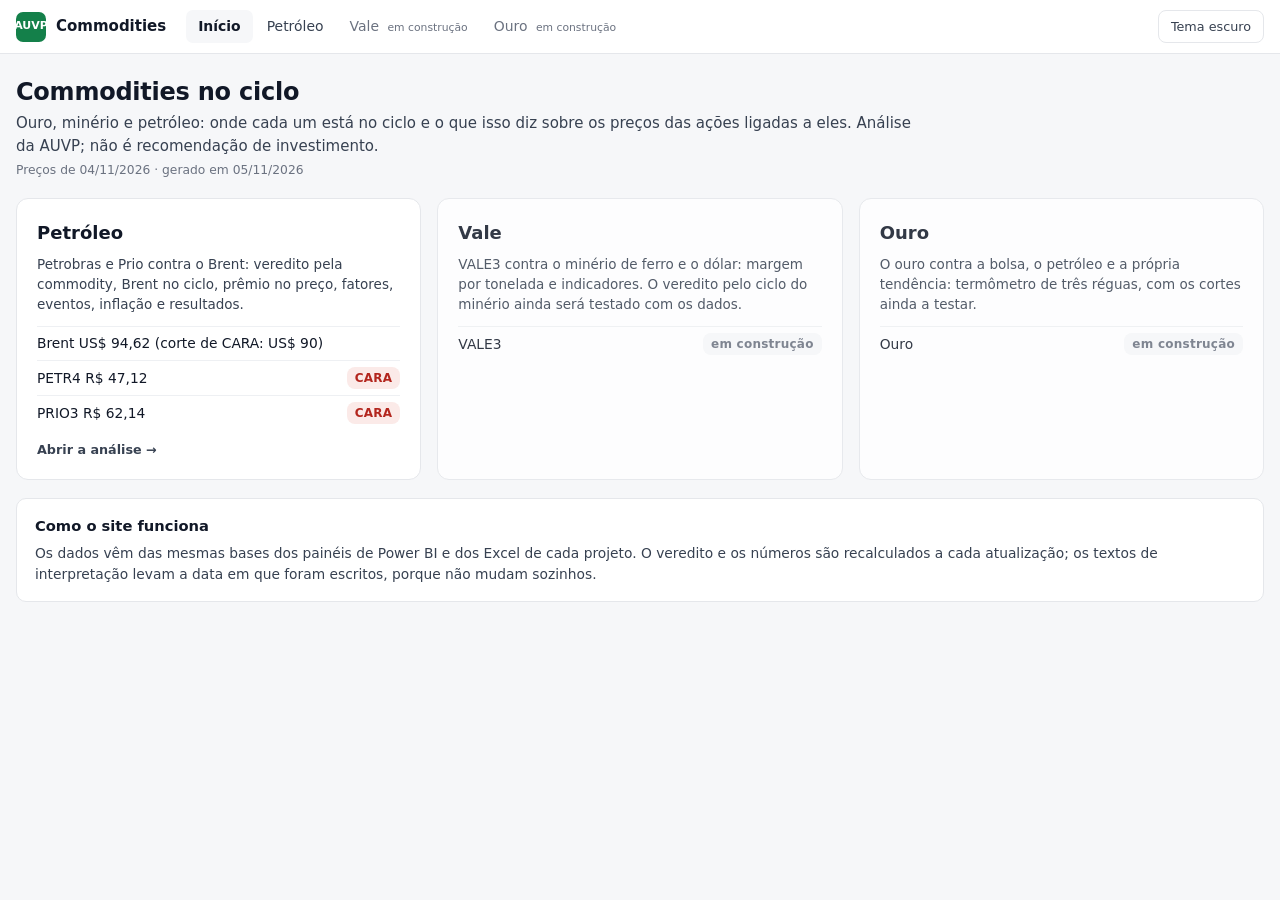
==== index.html @ 32e84d0c "Primeira versao do site: secao do Petroleo" ====
<!DOCTYPE html>
<html lang="pt-BR">
<head>
<meta charset="UTF-8">
<meta name="viewport" content="width=device-width, initial-scale=1">
<meta name="robots" content="noindex, nofollow">
<title>Commodities AUVP</title>
<link rel="stylesheet" href="assets/estilo.css">
</head>
<body>
<header class="site-topo">
  <div class="site-topo-in">
    <a class="site-nome" href="index.html"><span class="site-marca" aria-hidden="true">AUVP</span>Commodities</a>
    <nav class="site-menu" aria-label="Seções do site">
      <a href="index.html" aria-current="page">Início</a>
      <a href="petroleo.html">Petróleo</a>
      <span class="breve">Vale <small>em construção</small></span>
      <span class="breve">Ouro <small>em construção</small></span>
    </nav>
    <button class="botao" id="tema" type="button">Tema escuro</button>
  </div>
</header>
<main class="pagina">
  <div class="cabeca">
    <h1>Commodities no ciclo</h1>
    <p class="sub">Ouro, minério e petróleo: onde cada um está no ciclo e o que isso diz sobre os preços das ações ligadas a eles. Análise da AUVP; não é recomendação de investimento.</p>
    <p class="meta" id="meta"></p>
  </div>
  <div class="projetos">
    <a class="projeto" href="petroleo.html">
      <h2>Petróleo</h2>
      <p>Petrobras e Prio contra o Brent: veredito pela commodity, Brent no ciclo, prêmio no preço, fatores, eventos, inflação e resultados.</p>
      <div class="acoes" id="acoes-petroleo"></div>
      <span class="ir">Abrir a análise →</span>
    </a>
    <div class="projeto breve">
      <h2>Vale</h2>
      <p>VALE3 contra o minério de ferro e o dólar: margem por tonelada e indicadores. O veredito pelo ciclo do minério ainda será testado com os dados.</p>
      <div class="acoes"><div class="acao"><span>VALE3</span><span class="selo selo-BREVE pequeno">em construção</span></div></div>
    </div>
    <div class="projeto breve">
      <h2>Ouro</h2>
      <p>O ouro contra a bolsa, o petróleo e a própria tendência: termômetro de três réguas, com os cortes ainda a testar.</p>
      <div class="acoes"><div class="acao"><span>Ouro</span><span class="selo selo-BREVE pequeno">em construção</span></div></div>
    </div>
  </div>
  <div class="ler">
    <h3>Como o site funciona</h3>
    <p>Os dados vêm das mesmas bases dos painéis de Power BI e dos Excel de cada projeto. O veredito e os números são recalculados a cada atualização; os textos de interpretação levam a data em que foram escritos, porque não mudam sozinhos.</p>
  </div>
</main>
<script src="dados/inicio.js"></script>
<script src="assets/base.js"></script>
<script>
'use strict';
const I = window.INICIO;
document.getElementById('meta').textContent = `Preços de ${I.data_precos} · gerado em ${I.gerado}`;
document.getElementById('acoes-petroleo').append(
  el('div', { class: 'acao' }, el('span', { text: `Brent ${fmtUS(I.hoje.brent)} (corte de CARA: ${fmtUS(I.regra.corte, 0)})` })),
  ...Object.values(I.vereditos).map((v) => el('div', { class: 'acao' }, el('span', { text: `${v.ticker} ${fmtRS(v.preco)}` }), selo(v.ver, true))));
iniciarTema();
</script>
</body>
</html>
---- assets/estilo.css ----
/* Site das commodities (AUVP). Cores por papel; Petrobras, Prio e S1-S4 validadas no validate_palette
   (mesma paleta do dashboard do Petróleo). O fundo branco é o padrão; o tema escuro é opcional. */
:root {
  color-scheme: light;
  --pagina: #F6F7F9; --superficie: #FFFFFF; --borda: #E5E7EB;
  --texto: #111827; --texto-2: #374151; --texto-3: #6B7280;
  --grade: #EEF0F3; --base: #D1D5DB;
  --petrobras: #14804A; --prio: #B08D1E;
  --s1: #2a78d6; --s2: #eb6834; --s3: #1baf7a; --s4: #eda100;
  --brent: #4B5563; --ref: #9CA3AF; --residuo: #B3B9C2;
  --marca: #14804A;
  /* status: reservados para o veredito, sempre com a palavra ao lado */
  --cara: #B3261E; --cara-fundo: #FBEAE8; --neutra: #6B7280; --neutra-fundo: #F0F1F3; --barata: #14804A; --barata-fundo: #E5F4EC;
  --zona-barata: #BFE5D0; --zona-media: #E5E7EB; --zona-neutra: #F6E7B8; --zona-cara: #F4C7C3;
}
:root[data-theme="dark"] {
  color-scheme: dark;
  --pagina: #0d0d0d; --superficie: #1a1a19; --borda: rgba(255,255,255,0.10);
  --texto: #f0efec; --texto-2: #c3c2b7; --texto-3: #898781;
  --grade: #2c2c2a; --base: #383835;
  --s1: #3987e5; --s2: #d95926; --s3: #199e70; --s4: #c98500;
  --brent: #c3c2b7; --ref: #6f6e69; --residuo: #55554f;
  --cara: #F2B8B5; --cara-fundo: #3a1f1d; --neutra: #c3c2b7; --neutra-fundo: #2c2c2a; --barata: #7fd1a3; --barata-fundo: #16301f;
  --zona-barata: #1d4a31; --zona-media: #383835; --zona-neutra: #54461a; --zona-cara: #5c2a26;
}
* { box-sizing: border-box; margin: 0; padding: 0; }
html { font-size: 15px; }
body { font-family: system-ui, -apple-system, "Segoe UI", sans-serif; background: var(--pagina); color: var(--texto); line-height: 1.5; }
a { color: inherit; }
button:focus-visible, select:focus-visible, a:focus-visible { outline: 2px solid var(--s1); outline-offset: 2px; }

/* navegação do site */
.site-topo { background: var(--superficie); border-bottom: 1px solid var(--borda); position: sticky; top: 0; z-index: 20; }
.site-topo-in { max-width: 1400px; margin: 0 auto; padding: 10px 16px; display: flex; align-items: center; gap: 20px; flex-wrap: wrap; }
.site-nome { font-weight: 700; text-decoration: none; display: flex; align-items: center; gap: 10px; white-space: nowrap; }
.site-marca { width: 30px; height: 30px; border-radius: 7px; background: var(--marca); color: #fff; font-size: 11px; font-weight: 700; display: flex; align-items: center; justify-content: center; }
.site-menu { display: flex; gap: 2px; flex: 1; flex-wrap: wrap; }
.site-menu a, .site-menu span { padding: 6px 12px; border-radius: 7px; text-decoration: none; color: var(--texto-2); font-size: 0.93rem; }
.site-menu a:hover { background: var(--pagina); color: var(--texto); }
.site-menu a[aria-current="page"] { background: var(--pagina); color: var(--texto); font-weight: 600; }
.site-menu .breve { color: var(--texto-3); }
.site-menu .breve small { font-size: 0.72rem; margin-left: 4px; }
.botao { font: inherit; font-size: 0.85rem; padding: 6px 12px; border: 1px solid var(--borda); border-radius: 8px; background: var(--superficie); color: var(--texto-2); cursor: pointer; }
.botao:hover { color: var(--texto); }

.pagina { max-width: 1400px; margin: 0 auto; padding: 20px 16px 40px; }
.cabeca { margin-bottom: 8px; }
h1 { font-size: 1.6rem; font-weight: 650; letter-spacing: -0.01em; }
.sub { color: var(--texto-2); margin-top: 2px; max-width: 900px; }
.meta { color: var(--texto-3); font-size: 0.82rem; margin-top: 4px; }

.abas { display: flex; gap: 2px; border-bottom: 1px solid var(--borda); margin: 14px 0 18px; overflow-x: auto; }
.abas button { font: inherit; padding: 10px 14px; border: 0; background: none; color: var(--texto-3); cursor: pointer; border-bottom: 2px solid transparent; white-space: nowrap; }
.abas button:hover { color: var(--texto); }
.abas button[aria-selected="true"] { color: var(--texto); border-bottom-color: var(--texto); font-weight: 600; }
.aviso { background: var(--superficie); border: 1px solid var(--borda); border-left: 4px solid var(--s4); border-radius: 8px; padding: 10px 14px; margin-bottom: 16px; color: var(--texto-2); font-size: 0.88rem; }

/* filtros */
.filtros { display: flex; gap: 16px; align-items: flex-end; flex-wrap: wrap; margin: 0 0 16px; }
.filtro { display: flex; flex-direction: column; gap: 4px; font-size: 0.8rem; color: var(--texto-3); }
.filtro select { font: inherit; font-size: 0.9rem; padding: 7px 10px; border: 1px solid var(--borda); border-radius: 8px; background: var(--superficie); color: var(--texto); min-width: 200px; }
.segmento { display: inline-flex; flex-wrap: wrap; max-width: 100%; border: 1px solid var(--borda); border-radius: 8px; overflow: hidden; }
.segmento button { font: inherit; padding: 7px 16px; border: 0; background: var(--superficie); color: var(--texto-2); cursor: pointer; }
.segmento button + button { border-left: 1px solid var(--borda); }
.segmento button[aria-pressed="true"] { background: var(--texto); color: var(--superficie); font-weight: 600; }

/* números */
.grade-tiles { display: grid; grid-template-columns: repeat(auto-fit, minmax(175px, 1fr)); gap: 12px; margin-bottom: 16px; }
.tile { background: var(--superficie); border: 1px solid var(--borda); border-radius: 10px; padding: 14px 16px; min-width: 0; }
.tile-rot { font-size: 0.8rem; color: var(--texto-3); }
.tile-val { font-size: 1.55rem; font-weight: 600; margin-top: 2px; }
.tile-val.pequeno { font-size: 1.1rem; }
.tile-nota { font-size: 0.82rem; color: var(--texto-2); margin-top: 4px; }

/* veredito */
.vereditos { display: grid; grid-template-columns: repeat(auto-fit, minmax(300px, 1fr)); gap: 16px; margin-bottom: 16px; }
.veredito { background: var(--superficie); border: 1px solid var(--borda); border-radius: 10px; padding: 18px 20px; }
.veredito-topo { display: flex; justify-content: space-between; align-items: center; gap: 12px; flex-wrap: wrap; }
.veredito-nome { font-size: 1rem; font-weight: 600; display: flex; align-items: center; gap: 8px; }
.ponto { width: 10px; height: 10px; border-radius: 50%; display: inline-block; flex: none; }
.selo { font-weight: 700; font-size: 1.5rem; padding: 2px 14px; border-radius: 8px; letter-spacing: 0.02em; }
.selo.pequeno { font-size: 0.8rem; padding: 2px 8px; }
.selo-CARA { color: var(--cara); background: var(--cara-fundo); }
.selo-NEUTRA { color: var(--neutra); background: var(--neutra-fundo); }
.selo-BARATA { color: var(--barata); background: var(--barata-fundo); }
.selo-BREVE { color: var(--texto-3); background: var(--pagina); }
.veredito-preco { font-size: 2.2rem; font-weight: 600; margin-top: 8px; line-height: 1.15; }
.veredito ul { list-style: none; margin-top: 10px; font-size: 0.88rem; color: var(--texto-2); }
.veredito li { padding: 5px 0; border-top: 1px solid var(--grade); display: flex; justify-content: space-between; gap: 12px; }
.veredito li strong { font-weight: 600; color: var(--texto); white-space: nowrap; }

/* régua do Brent */
.regua { position: relative; margin: 34px 4px 36px; height: 26px; border-radius: 6px; display: flex; gap: 2px; }
.regua-zona { height: 100%; display: flex; align-items: center; justify-content: center; font-size: 0.74rem; font-weight: 600; color: var(--texto); overflow: hidden; white-space: nowrap; }
.regua-zona:first-child { border-radius: 6px 0 0 6px; }
.regua-zona:last-of-type { border-radius: 0 6px 6px 0; }
.regua-marca { position: absolute; top: -6px; bottom: -6px; width: 2px; background: var(--texto); }
.regua-marca.sec { background: var(--texto-3); }
.regua-marca span { position: absolute; left: 50%; transform: translateX(-50%); white-space: nowrap; font-size: 0.76rem; font-weight: 600; color: var(--texto); }
.regua-marca.cima span { bottom: 100%; margin-bottom: 2px; }
.regua-marca.baixo span { top: 100%; margin-top: 2px; font-weight: 400; color: var(--texto-2); }
.regua-corte { position: absolute; top: 100%; transform: translateX(-50%); font-size: 0.72rem; color: var(--texto-3); margin-top: 6px; white-space: nowrap; font-variant-numeric: tabular-nums; }

/* cartões */
.linha { display: grid; grid-template-columns: repeat(auto-fit, minmax(340px, 1fr)); gap: 16px; margin-bottom: 16px; }
.linha.dupla { grid-template-columns: repeat(auto-fit, minmax(460px, 1fr)); }
.cartao { background: var(--superficie); border: 1px solid var(--borda); border-radius: 10px; padding: 16px; min-width: 0; margin-bottom: 0; }
.cartao.solto { margin-bottom: 16px; }
.cartao-topo { display: flex; justify-content: space-between; gap: 12px; align-items: flex-start; margin-bottom: 10px; }
.cartao h3 { font-size: 0.98rem; font-weight: 600; }
.cartao-sub { font-size: 0.8rem; color: var(--texto-3); margin-top: 2px; }
.botao-tabela { font: inherit; font-size: 0.75rem; padding: 4px 8px; border: 1px solid var(--borda); border-radius: 6px; background: none; color: var(--texto-3); cursor: pointer; white-space: nowrap; }
.botao-tabela:hover { color: var(--texto); }
.area { position: relative; }
.gemea { margin-top: 10px; }
.tt { position: absolute; pointer-events: none; background: var(--superficie); border: 1px solid var(--borda); border-radius: 8px; padding: 8px 10px; box-shadow: 0 4px 14px rgba(0, 0, 0, 0.12); font-size: 0.8rem; min-width: 150px; opacity: 0; z-index: 5; }
.tt-titulo { color: var(--texto-3); margin-bottom: 4px; }
.tt-linha { display: flex; align-items: center; gap: 8px; white-space: nowrap; line-height: 1.6; }
.tt-chave { display: inline-block; width: 12px; height: 3px; border-radius: 2px; flex: none; }
.tt-linha strong { color: var(--texto); font-variant-numeric: tabular-nums; font-weight: 600; }
.tt-nome { color: var(--texto-2); }

/* tabelas */
.rolagem { overflow: auto; max-height: 360px; }
.rolagem.alta { max-height: 560px; }
.rolagem.livre { max-height: none; }
.tabela { width: 100%; border-collapse: collapse; font-size: 0.82rem; }
.tabela thead th { position: sticky; top: 0; background: var(--superficie); text-align: left; font-weight: 600; color: var(--texto-3); border-bottom: 1px solid var(--base); padding: 0; z-index: 1; }
.tabela .ord { display: block; font: inherit; width: 100%; text-align: inherit; padding: 8px 10px; border: 0; background: none; color: inherit; }
.tabela button.ord { cursor: pointer; }
.tabela button.ord:hover { color: var(--texto); }
.tabela th.num, .tabela td.num { text-align: right; }
.tabela td { padding: 7px 10px; border-bottom: 1px solid var(--grade); color: var(--texto-2); vertical-align: top; }
.tabela td.num { font-variant-numeric: tabular-nums; white-space: nowrap; }
.tabela tbody tr:hover td { background: var(--pagina); }
.tabela tr.destaque td { background: var(--pagina); color: var(--texto); font-weight: 600; }
.chave-valor th { text-align: left; font-weight: 400; color: var(--texto-3); padding: 8px 10px 8px 0; border-bottom: 1px solid var(--grade); vertical-align: top; width: 52%; }
.chave-valor td { color: var(--texto); }

/* texto de análise */
.ler { background: var(--superficie); border: 1px solid var(--borda); border-radius: 10px; padding: 16px 18px; font-size: 0.92rem; color: var(--texto-2); min-width: 0; }
.ler.solto { margin-bottom: 16px; }
.ler h3 { font-size: 0.98rem; color: var(--texto); margin-bottom: 6px; }
.ler p + p, .ler ul + p, .ler p + ul, .ler ul + ul { margin-top: 8px; }
.ler ul { padding-left: 18px; }
.ler li + li { margin-top: 5px; }
.ler .data-escrita { font-size: 0.78rem; color: var(--texto-3); margin-top: 10px; }
.secao { font-size: 1.1rem; font-weight: 600; margin: 22px 0 12px; }
.secao:first-child { margin-top: 0; }
.metodo { display: grid; grid-template-columns: repeat(auto-fit, minmax(380px, 1fr)); gap: 16px; }
.rodape { max-width: 1400px; margin: 0 auto; padding: 0 16px 32px; font-size: 0.78rem; color: var(--texto-3); }

/* página inicial */
.projetos { display: grid; grid-template-columns: repeat(auto-fit, minmax(320px, 1fr)); gap: 16px; margin: 18px 0; }
.projeto { background: var(--superficie); border: 1px solid var(--borda); border-radius: 12px; padding: 20px; text-decoration: none; display: flex; flex-direction: column; gap: 8px; }
a.projeto:hover { border-color: var(--texto-3); }
.projeto h2 { font-size: 1.2rem; font-weight: 650; }
.projeto p { font-size: 0.9rem; color: var(--texto-2); }
.projeto .acoes { margin-top: 4px; display: grid; gap: 6px; }
.projeto .acao { display: flex; justify-content: space-between; align-items: center; gap: 8px; font-size: 0.92rem; padding-top: 6px; border-top: 1px solid var(--grade); }
.projeto .ir { margin-top: auto; padding-top: 8px; font-size: 0.85rem; font-weight: 600; color: var(--texto-2); }
.projeto.breve { opacity: 0.85; }

@media (max-width: 768px) {
  .linha, .linha.dupla, .metodo { grid-template-columns: 1fr; }
  .filtro select { min-width: 0; width: 100%; }
  .veredito-preco { font-size: 1.8rem; }
  .site-topo { position: static; }
  .regua-corte { display: none; }
  .regua-zona { font-size: 0.66rem; }
}
@media print {
  body { background: #fff; }
  .site-topo, .abas, .botao, .botao-tabela, .filtros { display: none !important; }
  .cartao, .tile, .ler, .veredito { break-inside: avoid; }
}
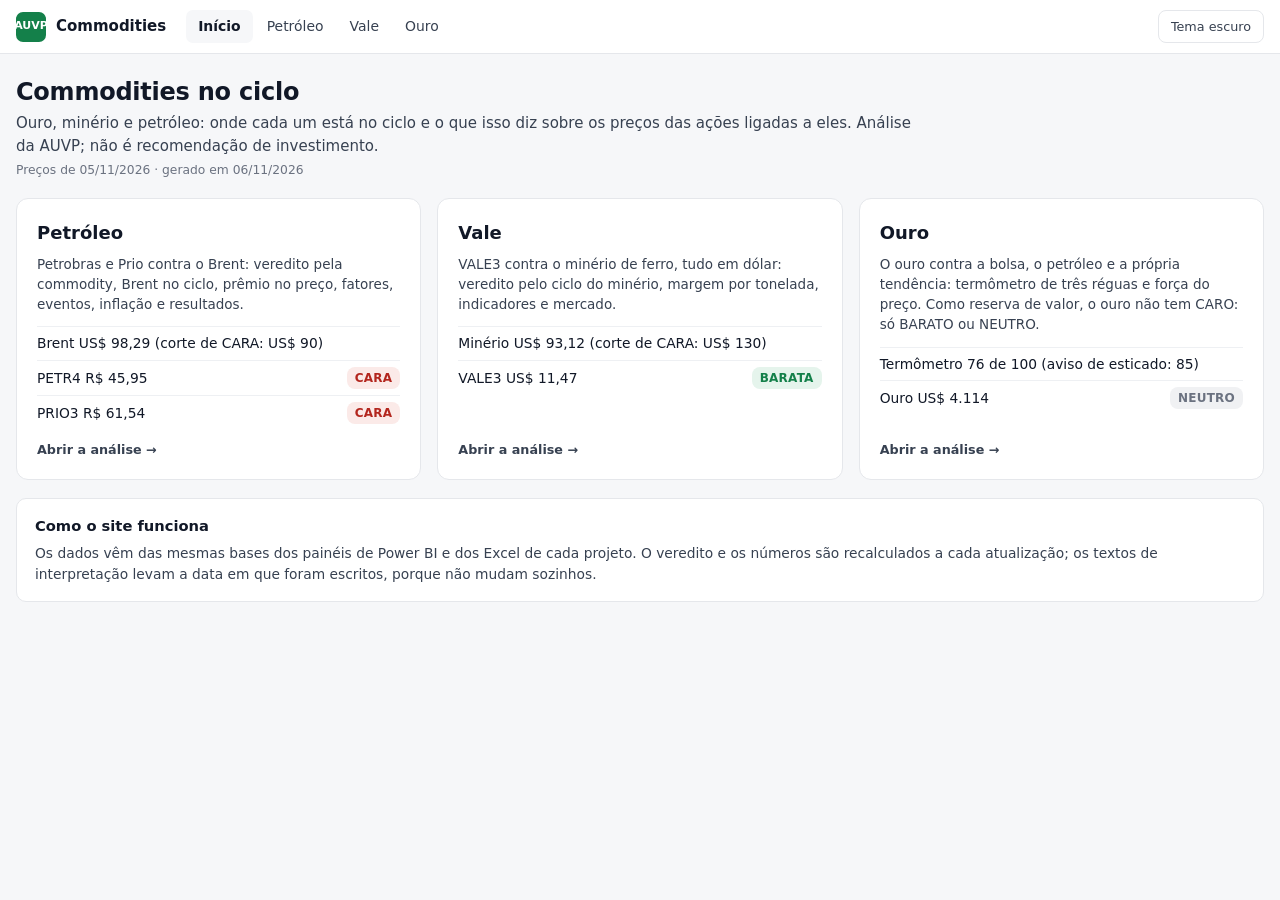
==== commit d55d100b: "Atualiza o site em 06/11/2026 09:54" ====
--- a/index.html
+++ b/index.html
@@ -14,8 +14,8 @@
     <nav class="site-menu" aria-label="Seções do site">
       <a href="index.html" aria-current="page">Início</a>
       <a href="petroleo.html">Petróleo</a>
-      <span class="breve">Vale <small>em construção</small></span>
-      <span class="breve">Ouro <small>em construção</small></span>
+      <a href="vale.html">Vale</a>
+      <a href="ouro.html">Ouro</a>
     </nav>
     <button class="botao" id="tema" type="button">Tema escuro</button>
   </div>
@@ -33,16 +33,18 @@
       <div class="acoes" id="acoes-petroleo"></div>
       <span class="ir">Abrir a análise →</span>
     </a>
-    <div class="projeto breve">
+    <a class="projeto" href="vale.html">
       <h2>Vale</h2>
-      <p>VALE3 contra o minério de ferro e o dólar: margem por tonelada e indicadores. O veredito pelo ciclo do minério ainda será testado com os dados.</p>
-      <div class="acoes"><div class="acao"><span>VALE3</span><span class="selo selo-BREVE pequeno">em construção</span></div></div>
-    </div>
-    <div class="projeto breve">
+      <p>VALE3 contra o minério de ferro, tudo em dólar: veredito pelo ciclo do minério, margem por tonelada, indicadores e mercado.</p>
+      <div class="acoes" id="acoes-vale"></div>
+      <span class="ir">Abrir a análise →</span>
+    </a>
+    <a class="projeto" href="ouro.html">
       <h2>Ouro</h2>
-      <p>O ouro contra a bolsa, o petróleo e a própria tendência: termômetro de três réguas, com os cortes ainda a testar.</p>
-      <div class="acoes"><div class="acao"><span>Ouro</span><span class="selo selo-BREVE pequeno">em construção</span></div></div>
-    </div>
+      <p>O ouro contra a bolsa, o petróleo e a própria tendência: termômetro de três réguas e força do preço. Como reserva de valor, o ouro não tem CARO: só BARATO ou NEUTRO.</p>
+      <div class="acoes" id="acoes-ouro"></div>
+      <span class="ir">Abrir a análise →</span>
+    </a>
   </div>
   <div class="ler">
     <h3>Como o site funciona</h3>
@@ -50,6 +52,8 @@
   </div>
 </main>
 <script src="dados/inicio.js"></script>
+<script src="dados/inicio_vale.js"></script>
+<script src="dados/inicio_ouro.js"></script>
 <script src="assets/base.js"></script>
 <script>
 'use strict';
@@ -58,6 +62,14 @@
 document.getElementById('acoes-petroleo').append(
   el('div', { class: 'acao' }, el('span', { text: `Brent ${fmtUS(I.hoje.brent)} (corte de CARA: ${fmtUS(I.regra.corte, 0)})` })),
   ...Object.values(I.vereditos).map((v) => el('div', { class: 'acao' }, el('span', { text: `${v.ticker} ${fmtRS(v.preco)}` }), selo(v.ver, true))));
+const IV = window.INICIO_VALE, IO = window.INICIO_OURO;   // resumos gravados a cada atualização da Vale e do Ouro
+if (IV) document.getElementById('acoes-vale').append(
+  el('div', { class: 'acao' }, el('span', { text: `Minério ${fmtUS(IV.minerio)} (corte de CARA: ${fmtUS(IV.corte, 0)})` })),
+  el('div', { class: 'acao' }, el('span', { text: `VALE3 ${fmtUS(IV.preco)}` }), selo(IV.ver, true)));
+if (IO) document.getElementById('acoes-ouro').append(
+  el('div', { class: 'acao' }, el('span', { text: `Termômetro ${fmtN(IO.termo, 0)} de 100 (aviso de esticado: ${fmtN(IO.aviso, 0)})` })),
+  el('div', { class: 'acao' }, el('span', { text: `Ouro ${fmtUS(IO.ouro, 0)}${IO.esticado ? ', esticado' : ''}` }),
+    el('span', { class: 'selo pequeno selo-' + ({ NEUTRO: 'NEUTRA', BARATO: 'BARATA' }[IO.ver] || 'BREVE'), text: IO.ver })));
 iniciarTema();
 </script>
 </body>
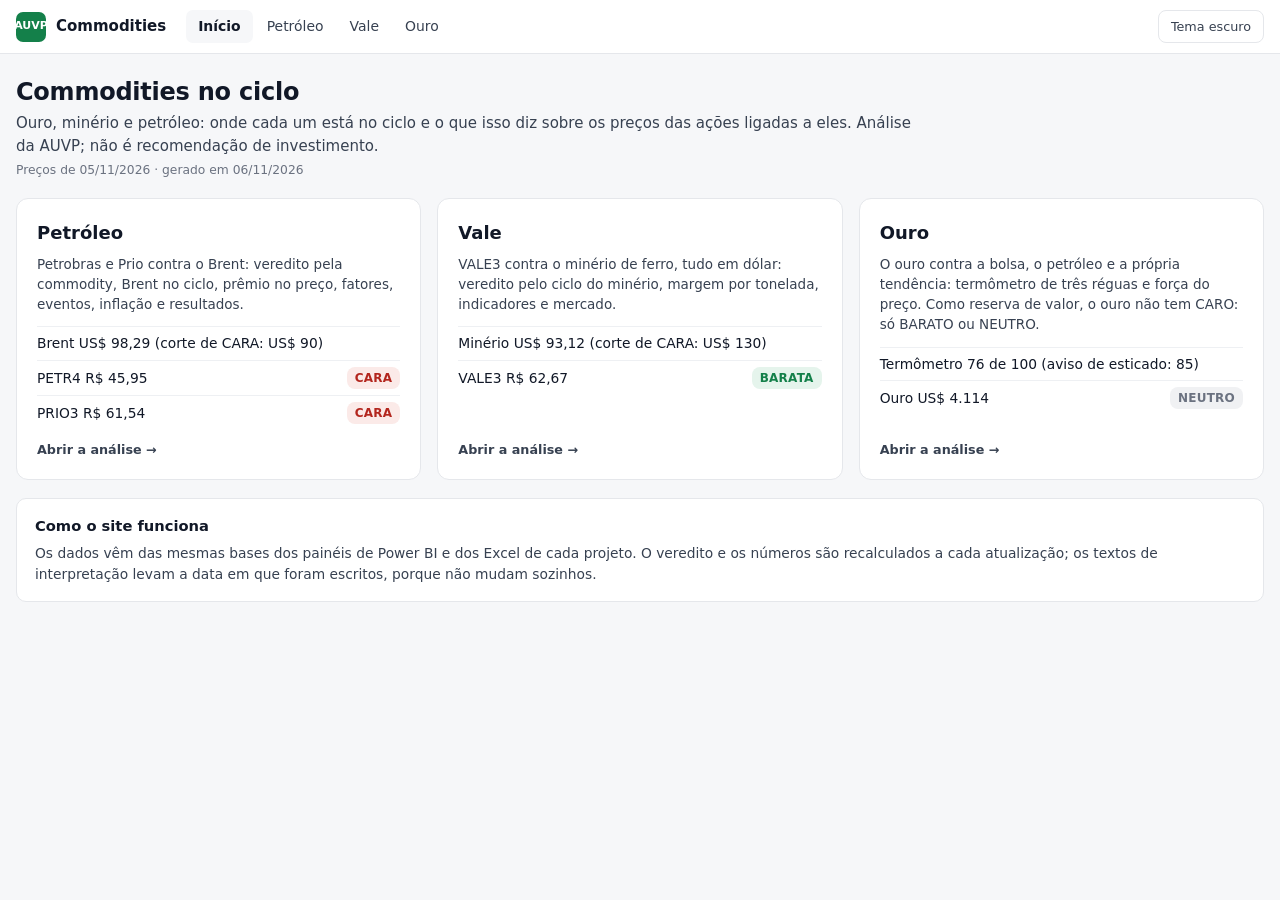
==== commit 89708c05: "Atualiza o site em 06/11/2026 11:23" ====
--- a/index.html
+++ b/index.html
@@ -1,76 +1,76 @@
-<!DOCTYPE html>
-<html lang="pt-BR">
-<head>
-<meta charset="UTF-8">
-<meta name="viewport" content="width=device-width, initial-scale=1">
-<meta name="robots" content="noindex, nofollow">
-<title>Commodities AUVP</title>
-<link rel="stylesheet" href="assets/estilo.css">
-</head>
-<body>
-<header class="site-topo">
-  <div class="site-topo-in">
-    <a class="site-nome" href="index.html"><span class="site-marca" aria-hidden="true">AUVP</span>Commodities</a>
-    <nav class="site-menu" aria-label="Seções do site">
-      <a href="index.html" aria-current="page">Início</a>
-      <a href="petroleo.html">Petróleo</a>
-      <a href="vale.html">Vale</a>
-      <a href="ouro.html">Ouro</a>
-    </nav>
-    <button class="botao" id="tema" type="button">Tema escuro</button>
-  </div>
-</header>
-<main class="pagina">
-  <div class="cabeca">
-    <h1>Commodities no ciclo</h1>
-    <p class="sub">Ouro, minério e petróleo: onde cada um está no ciclo e o que isso diz sobre os preços das ações ligadas a eles. Análise da AUVP; não é recomendação de investimento.</p>
-    <p class="meta" id="meta"></p>
-  </div>
-  <div class="projetos">
-    <a class="projeto" href="petroleo.html">
-      <h2>Petróleo</h2>
-      <p>Petrobras e Prio contra o Brent: veredito pela commodity, Brent no ciclo, prêmio no preço, fatores, eventos, inflação e resultados.</p>
-      <div class="acoes" id="acoes-petroleo"></div>
-      <span class="ir">Abrir a análise →</span>
-    </a>
-    <a class="projeto" href="vale.html">
-      <h2>Vale</h2>
-      <p>VALE3 contra o minério de ferro, tudo em dólar: veredito pelo ciclo do minério, margem por tonelada, indicadores e mercado.</p>
-      <div class="acoes" id="acoes-vale"></div>
-      <span class="ir">Abrir a análise →</span>
-    </a>
-    <a class="projeto" href="ouro.html">
-      <h2>Ouro</h2>
-      <p>O ouro contra a bolsa, o petróleo e a própria tendência: termômetro de três réguas e força do preço. Como reserva de valor, o ouro não tem CARO: só BARATO ou NEUTRO.</p>
-      <div class="acoes" id="acoes-ouro"></div>
-      <span class="ir">Abrir a análise →</span>
-    </a>
-  </div>
-  <div class="ler">
-    <h3>Como o site funciona</h3>
-    <p>Os dados vêm das mesmas bases dos painéis de Power BI e dos Excel de cada projeto. O veredito e os números são recalculados a cada atualização; os textos de interpretação levam a data em que foram escritos, porque não mudam sozinhos.</p>
-  </div>
-</main>
-<script src="dados/inicio.js"></script>
-<script src="dados/inicio_vale.js"></script>
-<script src="dados/inicio_ouro.js"></script>
-<script src="assets/base.js"></script>
-<script>
-'use strict';
-const I = window.INICIO;
-document.getElementById('meta').textContent = `Preços de ${I.data_precos} · gerado em ${I.gerado}`;
-document.getElementById('acoes-petroleo').append(
-  el('div', { class: 'acao' }, el('span', { text: `Brent ${fmtUS(I.hoje.brent)} (corte de CARA: ${fmtUS(I.regra.corte, 0)})` })),
-  ...Object.values(I.vereditos).map((v) => el('div', { class: 'acao' }, el('span', { text: `${v.ticker} ${fmtRS(v.preco)}` }), selo(v.ver, true))));
-const IV = window.INICIO_VALE, IO = window.INICIO_OURO;   // resumos gravados a cada atualização da Vale e do Ouro
-if (IV) document.getElementById('acoes-vale').append(
-  el('div', { class: 'acao' }, el('span', { text: `Minério ${fmtUS(IV.minerio)} (corte de CARA: ${fmtUS(IV.corte, 0)})` })),
-  el('div', { class: 'acao' }, el('span', { text: `VALE3 ${fmtUS(IV.preco)}` }), selo(IV.ver, true)));
-if (IO) document.getElementById('acoes-ouro').append(
-  el('div', { class: 'acao' }, el('span', { text: `Termômetro ${fmtN(IO.termo, 0)} de 100 (aviso de esticado: ${fmtN(IO.aviso, 0)})` })),
-  el('div', { class: 'acao' }, el('span', { text: `Ouro ${fmtUS(IO.ouro, 0)}${IO.esticado ? ', esticado' : ''}` }),
-    el('span', { class: 'selo pequeno selo-' + ({ NEUTRO: 'NEUTRA', BARATO: 'BARATA' }[IO.ver] || 'BREVE'), text: IO.ver })));
-iniciarTema();
-</script>
-</body>
-</html>
+<!DOCTYPE html>
+<html lang="pt-BR">
+<head>
+<meta charset="UTF-8">
+<meta name="viewport" content="width=device-width, initial-scale=1">
+<meta name="robots" content="noindex, nofollow">
+<title>Commodities AUVP</title>
+<link rel="stylesheet" href="assets/estilo.css">
+</head>
+<body>
+<header class="site-topo">
+  <div class="site-topo-in">
+    <a class="site-nome" href="index.html"><span class="site-marca" aria-hidden="true">AUVP</span>Commodities</a>
+    <nav class="site-menu" aria-label="Seções do site">
+      <a href="index.html" aria-current="page">Início</a>
+      <a href="petroleo.html">Petróleo</a>
+      <a href="vale.html">Vale</a>
+      <a href="ouro.html">Ouro</a>
+    </nav>
+    <button class="botao" id="tema" type="button">Tema escuro</button>
+  </div>
+</header>
+<main class="pagina">
+  <div class="cabeca">
+    <h1>Commodities no ciclo</h1>
+    <p class="sub">Ouro, minério e petróleo: onde cada um está no ciclo e o que isso diz sobre os preços das ações ligadas a eles. Análise da AUVP; não é recomendação de investimento.</p>
+    <p class="meta" id="meta"></p>
+  </div>
+  <div class="projetos">
+    <a class="projeto" href="petroleo.html">
+      <h2>Petróleo</h2>
+      <p>Petrobras e Prio contra o Brent: veredito pela commodity, Brent no ciclo, prêmio no preço, fatores, eventos, inflação e resultados.</p>
+      <div class="acoes" id="acoes-petroleo"></div>
+      <span class="ir">Abrir a análise →</span>
+    </a>
+    <a class="projeto" href="vale.html">
+      <h2>Vale</h2>
+      <p>VALE3 contra o minério de ferro, tudo em dólar: veredito pelo ciclo do minério, margem por tonelada, indicadores e mercado.</p>
+      <div class="acoes" id="acoes-vale"></div>
+      <span class="ir">Abrir a análise →</span>
+    </a>
+    <a class="projeto" href="ouro.html">
+      <h2>Ouro</h2>
+      <p>O ouro contra a bolsa, o petróleo e a própria tendência: termômetro de três réguas e força do preço. Como reserva de valor, o ouro não tem CARO: só BARATO ou NEUTRO.</p>
+      <div class="acoes" id="acoes-ouro"></div>
+      <span class="ir">Abrir a análise →</span>
+    </a>
+  </div>
+  <div class="ler">
+    <h3>Como o site funciona</h3>
+    <p>Os dados vêm das mesmas bases dos painéis de Power BI e dos Excel de cada projeto. O veredito e os números são recalculados a cada atualização; os textos de interpretação levam a data em que foram escritos, porque não mudam sozinhos.</p>
+  </div>
+</main>
+<script src="dados/inicio.js"></script>
+<script src="dados/inicio_vale.js"></script>
+<script src="dados/inicio_ouro.js"></script>
+<script src="assets/base.js"></script>
+<script>
+'use strict';
+const I = window.INICIO;
+document.getElementById('meta').textContent = `Preços de ${I.data_precos} · gerado em ${I.gerado}`;
+document.getElementById('acoes-petroleo').append(
+  el('div', { class: 'acao' }, el('span', { text: `Brent ${fmtUS(I.hoje.brent)} (corte de CARA: ${fmtUS(I.regra.corte, 0)})` })),
+  ...Object.values(I.vereditos).map((v) => el('div', { class: 'acao' }, el('span', { text: `${v.ticker} ${fmtRS(v.preco)}` }), selo(v.ver, true))));
+const IV = window.INICIO_VALE, IO = window.INICIO_OURO;   // resumos gravados a cada atualização da Vale e do Ouro
+if (IV) document.getElementById('acoes-vale').append(
+  el('div', { class: 'acao' }, el('span', { text: `Minério ${fmtUS(IV.minerio)} (corte de CARA: ${fmtUS(IV.corte, 0)})` })),
+  el('div', { class: 'acao' }, el('span', { text: `VALE3 ${IV.preco_rs != null ? fmtRS(IV.preco_rs) : fmtUS(IV.preco)}` }), selo(IV.ver, true)));
+if (IO) document.getElementById('acoes-ouro').append(
+  el('div', { class: 'acao' }, el('span', { text: `Termômetro ${fmtN(IO.termo, 0)} de 100 (aviso de esticado: ${fmtN(IO.aviso, 0)})` })),
+  el('div', { class: 'acao' }, el('span', { text: `Ouro ${fmtUS(IO.ouro, 0)}${IO.esticado ? ', esticado' : ''}` }),
+    el('span', { class: 'selo pequeno selo-' + ({ NEUTRO: 'NEUTRA', BARATO: 'BARATA' }[IO.ver] || 'BREVE'), text: IO.ver })));
+iniciarTema();
+</script>
+</body>
+</html>
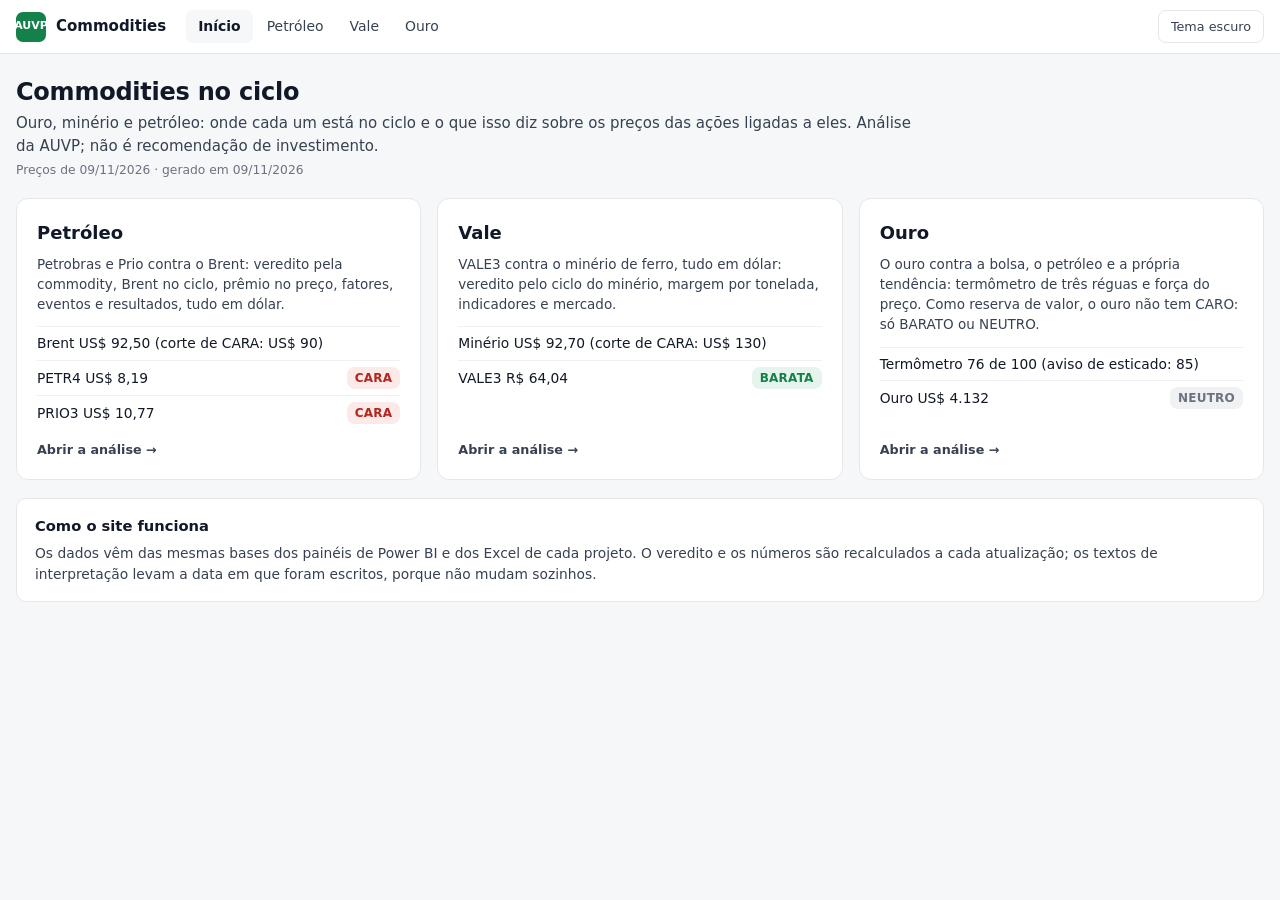
==== commit 52b2d107: "Atualiza o site em 09/11/2026 22:20" ====
--- a/index.html
+++ b/index.html
@@ -29,7 +29,7 @@
   <div class="projetos">
     <a class="projeto" href="petroleo.html">
       <h2>Petróleo</h2>
-      <p>Petrobras e Prio contra o Brent: veredito pela commodity, Brent no ciclo, prêmio no preço, fatores, eventos, inflação e resultados.</p>
+      <p>Petrobras e Prio contra o Brent: veredito pela commodity, Brent no ciclo, prêmio no preço, fatores, eventos e resultados, tudo em dólar.</p>
       <div class="acoes" id="acoes-petroleo"></div>
       <span class="ir">Abrir a análise →</span>
     </a>
@@ -61,7 +61,7 @@
 document.getElementById('meta').textContent = `Preços de ${I.data_precos} · gerado em ${I.gerado}`;
 document.getElementById('acoes-petroleo').append(
   el('div', { class: 'acao' }, el('span', { text: `Brent ${fmtUS(I.hoje.brent)} (corte de CARA: ${fmtUS(I.regra.corte, 0)})` })),
-  ...Object.values(I.vereditos).map((v) => el('div', { class: 'acao' }, el('span', { text: `${v.ticker} ${fmtRS(v.preco)}` }), selo(v.ver, true))));
+  ...Object.values(I.vereditos).map((v) => el('div', { class: 'acao' }, el('span', { text: `${v.ticker} ${fmtUS(v.preco)}` }), selo(v.ver, true))));
 const IV = window.INICIO_VALE, IO = window.INICIO_OURO;   // resumos gravados a cada atualização da Vale e do Ouro
 if (IV) document.getElementById('acoes-vale').append(
   el('div', { class: 'acao' }, el('span', { text: `Minério ${fmtUS(IV.minerio)} (corte de CARA: ${fmtUS(IV.corte, 0)})` })),
--- a/assets/estilo.css
+++ b/assets/estilo.css
@@ -89,6 +89,11 @@
 .veredito li { padding: 5px 0; border-top: 1px solid var(--grade); display: flex; justify-content: space-between; gap: 12px; }
 .veredito li strong { font-weight: 600; color: var(--texto); white-space: nowrap; }
 
+/* gráficos do relatório da Vale (imagens fixas, fundo branco também no tema escuro) */
+.estudo-fig { margin: 0 0 16px; }
+.estudo-fig img { display: block; width: 100%; height: auto; border-radius: 8px; background: #fff; margin-bottom: 10px; }
+.estudo-fig p + p { margin-top: 6px; }
+
 /* régua do Brent */
 .regua { position: relative; margin: 34px 4px 36px; height: 26px; border-radius: 6px; display: flex; gap: 2px; }
 .regua-zona { height: 100%; display: flex; align-items: center; justify-content: center; font-size: 0.74rem; font-weight: 600; color: var(--texto); overflow: hidden; white-space: nowrap; }
